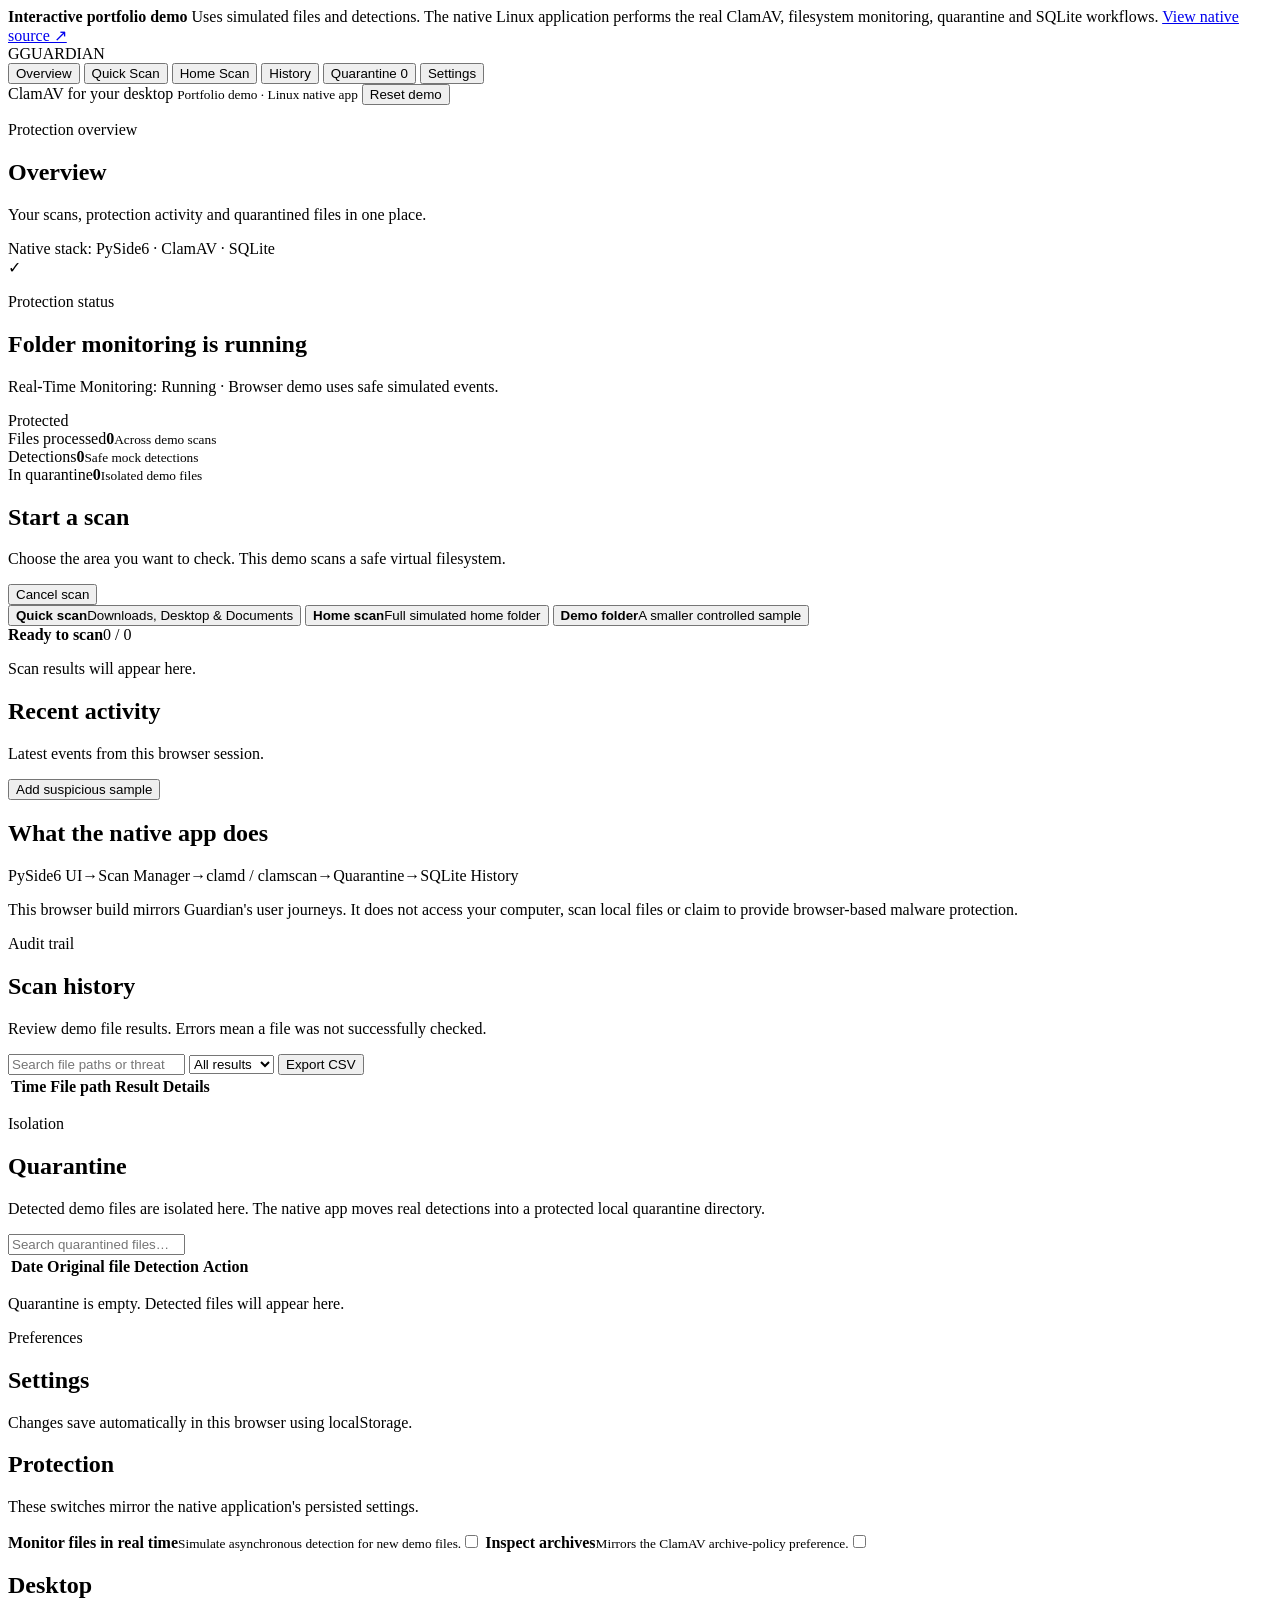
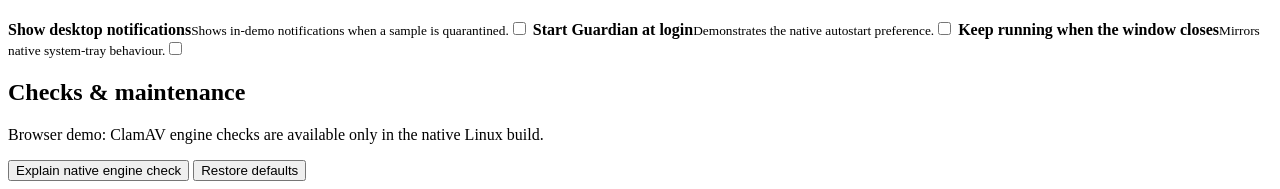
==== web-demo/index.html @ 6ca1e169 "feat: add Guardian interactive portfolio demo" ====
<!doctype html>
<html lang="en">
<head>
  <meta charset="utf-8">
  <meta name="viewport" content="width=device-width,initial-scale=1">
  <meta name="description" content="Interactive portfolio demo of Guardian Antivirus, a PySide6, ClamAV and SQLite Linux desktop security application by Lewis Price.">
  <meta name="theme-color" content="#10151e">
  <title>Guardian Antivirus | Interactive Portfolio Demo</title>
  <link rel="stylesheet" href="styles.css">
</head>
<body>
  <div class="demo-banner" role="note">
    <strong>Interactive portfolio demo</strong>
    <span>Uses simulated files and detections. The native Linux application performs the real ClamAV, filesystem monitoring, quarantine and SQLite workflows.</span>
    <a href="https://github.com/PriceyLewis/Guardian-AntiVirus" target="_blank" rel="noreferrer">View native source ↗</a>
  </div>

  <div class="app-shell">
    <aside class="sidebar">
      <div class="brand"><span class="shield">G</span><span>GUARDIAN</span></div>
      <nav aria-label="Guardian demo navigation">
        <button class="nav-item active" data-page="overview">Overview</button>
        <button class="nav-item" data-action="quick-scan">Quick Scan</button>
        <button class="nav-item" data-action="home-scan">Home Scan</button>
        <button class="nav-item" data-page="history">History</button>
        <button class="nav-item" data-page="quarantine">Quarantine <span id="quarantine-badge" class="nav-badge hidden">0</span></button>
        <button class="nav-item" data-page="settings">Settings</button>
      </nav>
      <div class="sidebar-footer">
        <span>ClamAV for your desktop</span>
        <small>Portfolio demo · Linux native app</small>
        <button id="reset-demo" class="text-button">Reset demo</button>
      </div>
    </aside>

    <main class="workspace">
      <section id="page-overview" class="page active" data-page-panel="overview">
        <header class="page-heading">
          <div>
            <p class="eyebrow">Protection overview</p>
            <h1>Overview</h1>
            <p>Your scans, protection activity and quarantined files in one place.</p>
          </div>
          <div class="native-chip">Native stack: PySide6 · ClamAV · SQLite</div>
        </header>

        <section class="card protection-card">
          <div class="status-icon" id="protection-icon">✓</div>
          <div>
            <p class="card-kicker">Protection status</p>
            <h2 id="protection-status">Folder monitoring is running</h2>
            <p id="protection-detail">Real-Time Monitoring: Running · Browser demo uses safe simulated events.</p>
          </div>
          <span class="status-pill" id="status-pill">Protected</span>
        </section>

        <div class="stats-grid">
          <article class="card stat-card"><span>Files processed</span><strong id="stat-files">0</strong><small>Across demo scans</small></article>
          <article class="card stat-card"><span>Detections</span><strong id="stat-threats">0</strong><small>Safe mock detections</small></article>
          <article class="card stat-card"><span>In quarantine</span><strong id="stat-quarantine">0</strong><small>Isolated demo files</small></article>
        </div>

        <section class="card scan-card">
          <div class="section-title-row">
            <div>
              <h2>Start a scan</h2>
              <p>Choose the area you want to check. This demo scans a safe virtual filesystem.</p>
            </div>
            <button id="cancel-scan" class="btn secondary hidden">Cancel scan</button>
          </div>

          <div class="scan-actions">
            <button class="scan-option primary" data-scan="quick"><strong>Quick scan</strong><span>Downloads, Desktop & Documents</span></button>
            <button class="scan-option" data-scan="home"><strong>Home scan</strong><span>Full simulated home folder</span></button>
            <button class="scan-option" data-scan="custom"><strong>Demo folder</strong><span>A smaller controlled sample</span></button>
          </div>

          <div class="scan-progress-wrap">
            <div class="scan-state-row"><strong id="scan-state">Ready to scan</strong><span id="scan-count">0 / 0</span></div>
            <div class="progress-track" aria-label="Scan progress"><div id="progress-bar" class="progress-bar"></div></div>
            <p id="current-file" class="current-file">Scan results will appear here.</p>
            <div id="scan-summary" class="scan-summary hidden"></div>
          </div>
        </section>

        <section class="card">
          <div class="section-title-row">
            <div><h2>Recent activity</h2><p>Latest events from this browser session.</p></div>
            <button id="simulate-download" class="btn secondary">Add suspicious sample</button>
          </div>
          <div id="recent-activity" class="activity-list"></div>
        </section>

        <section class="card architecture-card">
          <h2>What the native app does</h2>
          <div class="architecture-flow">
            <span>PySide6 UI</span><b>→</b><span>Scan Manager</span><b>→</b><span>clamd / clamscan</span><b>→</b><span>Quarantine</span><b>→</b><span>SQLite History</span>
          </div>
          <p>This browser build mirrors Guardian's user journeys. It does not access your computer, scan local files or claim to provide browser-based malware protection.</p>
        </section>
      </section>

      <section id="page-history" class="page" data-page-panel="history">
        <header class="page-heading"><div><p class="eyebrow">Audit trail</p><h1>Scan history</h1><p>Review demo file results. Errors mean a file was not successfully checked.</p></div></header>
        <section class="card">
          <div class="toolbar">
            <input id="history-search" type="search" placeholder="Search file paths or threat names…" aria-label="Search history">
            <select id="history-filter" aria-label="Filter history">
              <option value="">All results</option>
              <option value="clean">Clean</option>
              <option value="found">Detections</option>
              <option value="error">Errors</option>
            </select>
            <button id="export-history" class="btn secondary">Export CSV</button>
          </div>
          <div class="table-wrap">
            <table><thead><tr><th>Time</th><th>File path</th><th>Result</th><th>Details</th></tr></thead><tbody id="history-body"></tbody></table>
          </div>
          <p id="history-count" class="muted"></p>
        </section>
      </section>

      <section id="page-quarantine" class="page" data-page-panel="quarantine">
        <header class="page-heading"><div><p class="eyebrow">Isolation</p><h1>Quarantine</h1><p>Detected demo files are isolated here. The native app moves real detections into a protected local quarantine directory.</p></div></header>
        <section class="card">
          <div class="toolbar">
            <input id="quarantine-search" type="search" placeholder="Search quarantined files…" aria-label="Search quarantine">
          </div>
          <div class="table-wrap">
            <table><thead><tr><th>Date</th><th>Original file</th><th>Detection</th><th>Action</th></tr></thead><tbody id="quarantine-body"></tbody></table>
          </div>
          <p id="quarantine-empty" class="empty-state">Quarantine is empty. Detected files will appear here.</p>
        </section>
      </section>

      <section id="page-settings" class="page" data-page-panel="settings">
        <header class="page-heading"><div><p class="eyebrow">Preferences</p><h1>Settings</h1><p>Changes save automatically in this browser using localStorage.</p></div></header>

        <section class="card settings-card">
          <h2>Protection</h2>
          <p>These switches mirror the native application's persisted settings.</p>
          <label class="setting-row"><span><strong>Monitor files in real time</strong><small>Simulate asynchronous detection for new demo files.</small></span><input type="checkbox" data-setting="realtime"></label>
          <label class="setting-row"><span><strong>Inspect archives</strong><small>Mirrors the ClamAV archive-policy preference.</small></span><input type="checkbox" data-setting="archives"></label>
        </section>

        <section class="card settings-card">
          <h2>Desktop</h2>
          <label class="setting-row"><span><strong>Show desktop notifications</strong><small>Shows in-demo notifications when a sample is quarantined.</small></span><input type="checkbox" data-setting="notifications"></label>
          <label class="setting-row"><span><strong>Start Guardian at login</strong><small>Demonstrates the native autostart preference.</small></span><input type="checkbox" data-setting="startup"></label>
          <label class="setting-row"><span><strong>Keep running when the window closes</strong><small>Mirrors native system-tray behaviour.</small></span><input type="checkbox" data-setting="close_to_tray"></label>
        </section>

        <section class="card">
          <h2>Checks & maintenance</h2>
          <p id="engine-result">Browser demo: ClamAV engine checks are available only in the native Linux build.</p>
          <div class="button-row">
            <button id="check-engine" class="btn secondary">Explain native engine check</button>
            <button id="restore-defaults" class="btn secondary">Restore defaults</button>
          </div>
        </section>
      </section>
    </main>
  </div>

  <div id="toast-region" class="toast-region" aria-live="polite"></div>
  <script src="app.js"></script>
</body>
</html>
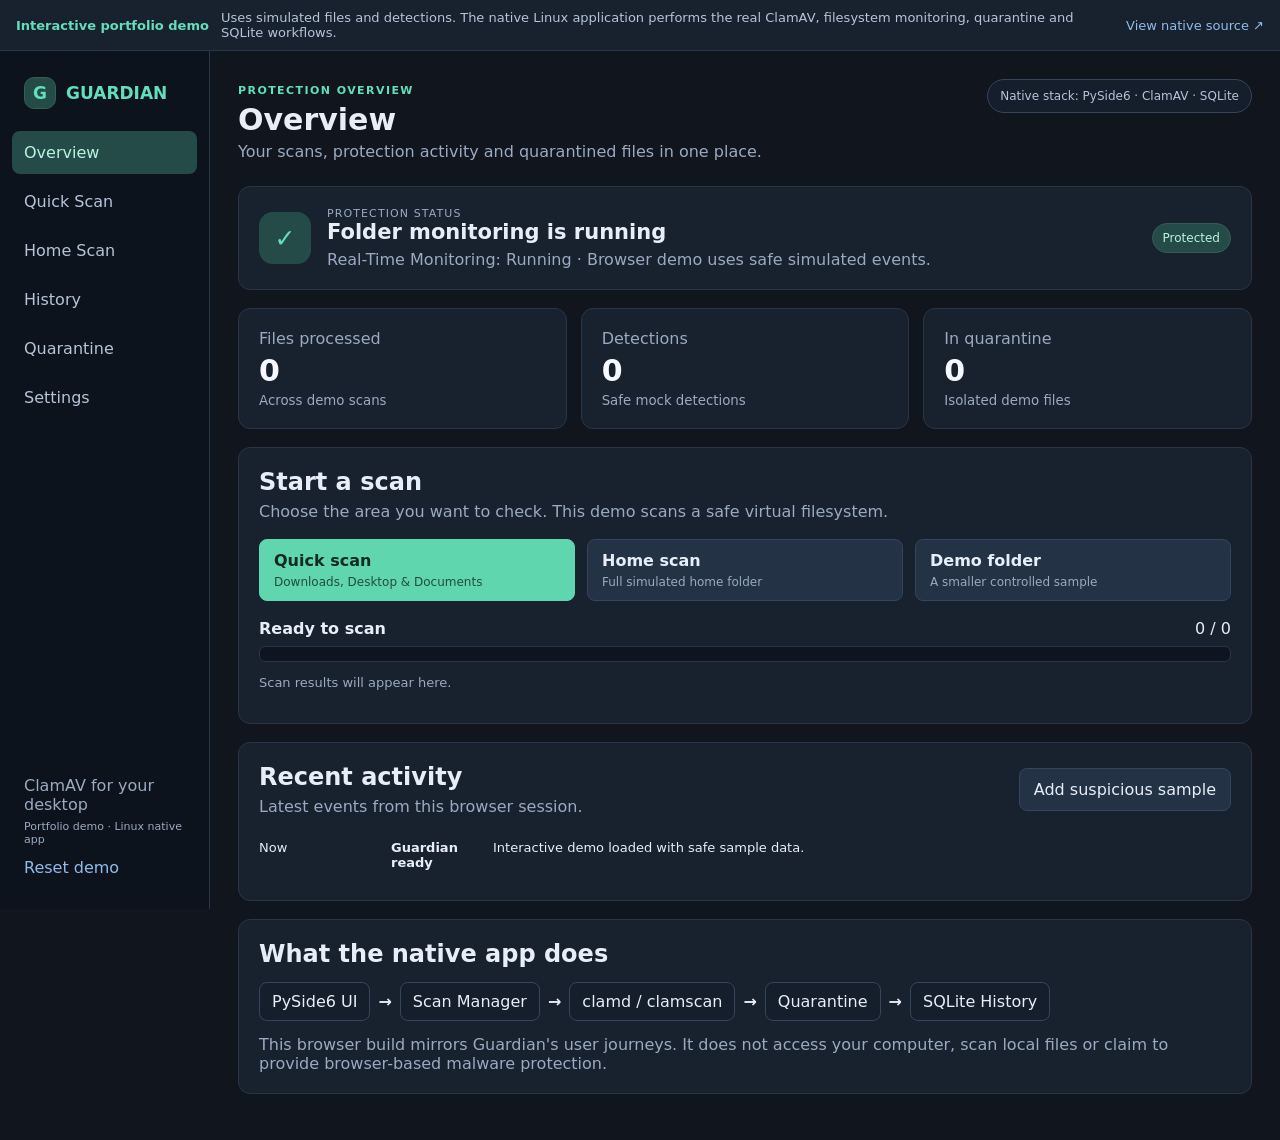
==== commit dff644f0: "Add monitoring debounce, exclusions, definitions status and daily scans - Real-time monitoring scans" ====
--- a/web-demo/index.html
+++ b/web-demo/index.html
@@ -141,6 +141,7 @@
           <p>These switches mirror the native application's persisted settings.</p>
           <label class="setting-row"><span><strong>Monitor files in real time</strong><small>Simulate asynchronous detection for new demo files.</small></span><input type="checkbox" data-setting="realtime"></label>
           <label class="setting-row"><span><strong>Inspect archives</strong><small>Mirrors the ClamAV archive-policy preference.</small></span><input type="checkbox" data-setting="archives"></label>
+          <label class="setting-row"><span><strong>Run a daily quick scan</strong><small>Mirrors the native daily scan schedule while Guardian is running.</small></span><input type="checkbox" data-setting="scheduled_scan"></label>
         </section>
 
         <section class="card settings-card">
--- a/web-demo/styles.css
+++ b/web-demo/styles.css
@@ -0,0 +1,37 @@
+:root{color-scheme:dark;font-family:Inter,ui-sans-serif,system-ui,-apple-system,BlinkMacSystemFont,"Segoe UI",sans-serif;background:#10151e;color:#e8eef7}*{box-sizing:border-box}body{margin:0;background:#10151e;color:#e8eef7}.demo-banner{display:flex;gap:12px;align-items:center;padding:10px 16px;background:#18212e;border-bottom:1px solid #293548;font-size:13px;position:sticky;top:0;z-index:10}.demo-banner strong{color:#63debb}.demo-banner span{color:#b5c4d9;flex:1}.demo-banner a{color:#91bce9;text-decoration:none}.app-shell{min-height:calc(100vh - 42px);display:grid;grid-template-columns:210px 1fr}.sidebar{background:#0d131c;border-right:1px solid #293548;padding:14px 12px;display:flex;flex-direction:column;position:sticky;top:42px;height:calc(100vh - 42px)}.brand{display:flex;align-items:center;gap:10px;color:#63debb;font-weight:800;font-size:17px;padding:12px}.shield{display:grid;place-items:center;width:32px;height:32px;border:1px solid #315f52;background:#244b48;border-radius:10px}.sidebar nav{display:grid;gap:6px;margin-top:10px}.nav-item,.text-button{border:0;background:transparent;color:#b5c4d9;text-align:left;padding:12px;border-radius:8px;font:inherit;cursor:pointer}.nav-item:hover,.nav-item.active{background:#244b48;color:#b8f5df}.nav-badge{float:right;background:#38242d;color:#ffb3bd;border-radius:999px;padding:1px 7px}.hidden{display:none!important}.sidebar-footer{margin-top:auto;display:grid;gap:6px;color:#9aaac1;padding:12px}.sidebar-footer small{font-size:11px}.text-button{padding:6px 0;color:#91bce9}.workspace{min-width:0}.page{display:none;padding:28px;max-width:1280px;margin:auto}.page.active{display:block}.page-heading{display:flex;justify-content:space-between;gap:20px;align-items:flex-start;margin-bottom:20px}.page-heading h1{font-size:30px;margin:2px 0}.page-heading p{color:#9aaac1;margin:5px 0}.eyebrow{font-size:11px;text-transform:uppercase;letter-spacing:.13em;color:#63debb!important;font-weight:800}.native-chip{border:1px solid #35455e;background:#151e2b;color:#b5c4d9;padding:9px 12px;border-radius:999px;font-size:12px}.card{background:#18212e;border:1px solid #293548;border-radius:12px;padding:20px;margin-bottom:18px}.protection-card{display:flex;align-items:center;gap:16px}.status-icon{display:grid;place-items:center;width:52px;height:52px;border-radius:14px;background:#244b48;color:#63debb;font-size:25px;font-weight:800}.protection-card h2{margin:3px 0 5px;font-size:21px}.protection-card p{margin:0;color:#9aaac1}.card-kicker{font-size:11px;text-transform:uppercase;letter-spacing:.1em}.status-pill{margin-left:auto;background:#244b48;color:#b8f5df;border:1px solid #315f52;padding:7px 10px;border-radius:999px;font-size:12px}.stats-grid{display:grid;grid-template-columns:repeat(3,1fr);gap:14px}.stat-card{display:grid;gap:5px}.stat-card span,.stat-card small{color:#9aaac1}.stat-card strong{font-size:30px;color:#f6f9ff}.section-title-row{display:flex;justify-content:space-between;align-items:center;gap:16px}.section-title-row h2,.card h2{margin:0 0 6px}.section-title-row p,.card>p{color:#9aaac1;margin:0}.scan-actions{display:grid;grid-template-columns:repeat(3,1fr);gap:12px;margin:18px 0}.scan-option,.btn{background:#243246;border:1px solid #35455e;color:#e8eef7;border-radius:8px;padding:11px 14px;cursor:pointer;font:inherit}.scan-option{display:grid;text-align:left;gap:5px}.scan-option span{color:#9aaac1;font-size:12px}.scan-option:hover,.btn:hover{background:#30435e;border-color:#6585a5}.scan-option.primary{background:#60d6ae;color:#102b23;border-color:#60d6ae}.scan-option.primary span{color:#214d40}.scan-option:disabled{opacity:.45;cursor:not-allowed}.progress-track{height:16px;background:#0e1520;border:1px solid #293548;border-radius:6px;overflow:hidden}.progress-bar{height:100%;width:0;background:#398f7b;transition:width .18s}.scan-state-row{display:flex;justify-content:space-between;margin:8px 0}.current-file,.muted{color:#9aaac1;font-size:13px}.scan-summary{margin-top:10px;color:#b8f5df}.activity-list{display:grid;gap:8px;margin-top:14px}.activity-item{display:grid;grid-template-columns:120px 90px 1fr;gap:12px;padding:10px 0;border-top:1px solid #293548;font-size:13px}.activity-item:first-child{border-top:0}.result-found{color:#ffb3bd}.result-clean{color:#8fdbbe}.result-error{color:#edba73}.architecture-flow{display:flex;align-items:center;flex-wrap:wrap;gap:8px;margin:14px 0}.architecture-flow span{padding:9px 12px;background:#151e2b;border:1px solid #35455e;border-radius:8px}.toolbar{display:flex;gap:10px;margin-bottom:14px}.toolbar input,.toolbar select{background:#151e2b;border:1px solid #35455e;color:#e8eef7;border-radius:7px;padding:10px;min-height:40px}.toolbar input{flex:1}.table-wrap{overflow:auto;border:1px solid #293548;border-radius:8px}table{width:100%;border-collapse:collapse;background:#141d2a}th{background:#202d40;color:#b5c4d9;text-align:left;padding:11px;font-size:12px}td{padding:10px;border-top:1px solid #263348;font-size:13px}tr:nth-child(even) td{background:#192332}.empty-state{text-align:center;padding:28px;color:#9aaac1}.table-action{display:flex;gap:6px}.table-action button{padding:6px 8px;font-size:12px}.danger{background:#38242d;border-color:#69404d;color:#ffb3bd}.settings-card{display:grid;gap:8px}.setting-row{display:flex;justify-content:space-between;align-items:center;gap:20px;border-top:1px solid #293548;padding:15px 0}.setting-row span{display:grid;gap:5px}.setting-row small{color:#9aaac1}.setting-row input{width:42px;height:22px;accent-color:#60d6ae}.button-row{display:flex;gap:10px;margin-top:14px}.toast-region{position:fixed;right:20px;bottom:20px;z-index:30;display:grid;gap:10px}.toast{max-width:360px;background:#243246;border:1px solid #53657b;border-radius:10px;padding:12px 14px;box-shadow:0 12px 30px #0008}.toast strong{display:block;color:#f6f9ff;margin-bottom:4px}.toast span{color:#b5c4d9;font-size:12px}@media(max-width:850px){
+.demo-banner{position:static;flex-direction:column;align-items:flex-start;gap:6px;padding:12px 16px}
+.demo-banner span{flex:none}
+.app-shell{grid-template-columns:1fr}
+.sidebar{position:static;height:auto;border-right:0;border-bottom:1px solid #293548}
+.sidebar nav{grid-template-columns:repeat(3,1fr)}
+.sidebar-footer{display:none}
+.page{padding:18px}
+.stats-grid,.scan-actions{grid-template-columns:1fr}
+.page-heading{display:block}
+.native-chip{display:inline-block;margin-top:10px}
+.activity-item{grid-template-columns:1fr}
+.protection-card{align-items:flex-start;flex-wrap:wrap}
+.status-pill{margin-left:0}
+#page-history .table-wrap,#page-quarantine .table-wrap{overflow:visible;border:0}
+#page-history table,#page-history tbody,#page-history tr,#page-history td,
+#page-quarantine table,#page-quarantine tbody,#page-quarantine tr,#page-quarantine td{display:block;width:100%}
+#page-history thead,#page-quarantine thead{display:none}
+#page-history tbody,#page-quarantine tbody{display:grid;gap:10px}
+#page-history tr,#page-quarantine tr{border:1px solid #293548;border-radius:8px;background:#141d2a;padding:8px}
+#page-history td,#page-quarantine td{display:grid;grid-template-columns:92px minmax(0,1fr);gap:8px;border-top:1px solid #263348;padding:9px 6px;overflow-wrap:anywhere}
+#page-history td:first-child,#page-quarantine td:first-child{border-top:0}
+#page-history td::before,#page-quarantine td::before{color:#9aaac1;font-size:11px;font-weight:700;text-transform:uppercase;letter-spacing:.05em}
+#page-history td:nth-child(1)::before{content:"Time"}
+#page-history td:nth-child(2)::before{content:"File"}
+#page-history td:nth-child(3)::before{content:"Result"}
+#page-history td:nth-child(4)::before{content:"Details"}
+#page-quarantine td:nth-child(1)::before{content:"Date"}
+#page-quarantine td:nth-child(2)::before{content:"Original file"}
+#page-quarantine td:nth-child(3)::before{content:"Detection"}
+#page-quarantine .table-action{display:flex;width:100%;align-items:center;gap:6px;flex-wrap:wrap}
+#page-quarantine .table-action::before{content:"Action";color:#9aaac1;font-size:11px;font-weight:700;text-transform:uppercase;letter-spacing:.05em;flex:0 0 86px}
+#page-quarantine .table-action button{flex:1 1 90px}
+}
+/* Keep history controls usable at phone widths and high zoom. */
+@media(max-width:850px){.toolbar{flex-wrap:wrap}.toolbar input{min-width:0;flex-basis:100%}.toolbar select,.toolbar button{flex:1;min-width:0}.current-file{overflow-wrap:anywhere}.section-title-row{flex-wrap:wrap}.setting-row input{flex-shrink:0}.toast-region{left:16px;right:16px}.toast{max-width:100%}}
+@media(max-width:850px){.sidebar nav{grid-template-columns:repeat(3,minmax(0,1fr))}.nav-item{min-width:0;padding:12px 6px;font-size:14px;overflow-wrap:anywhere}}
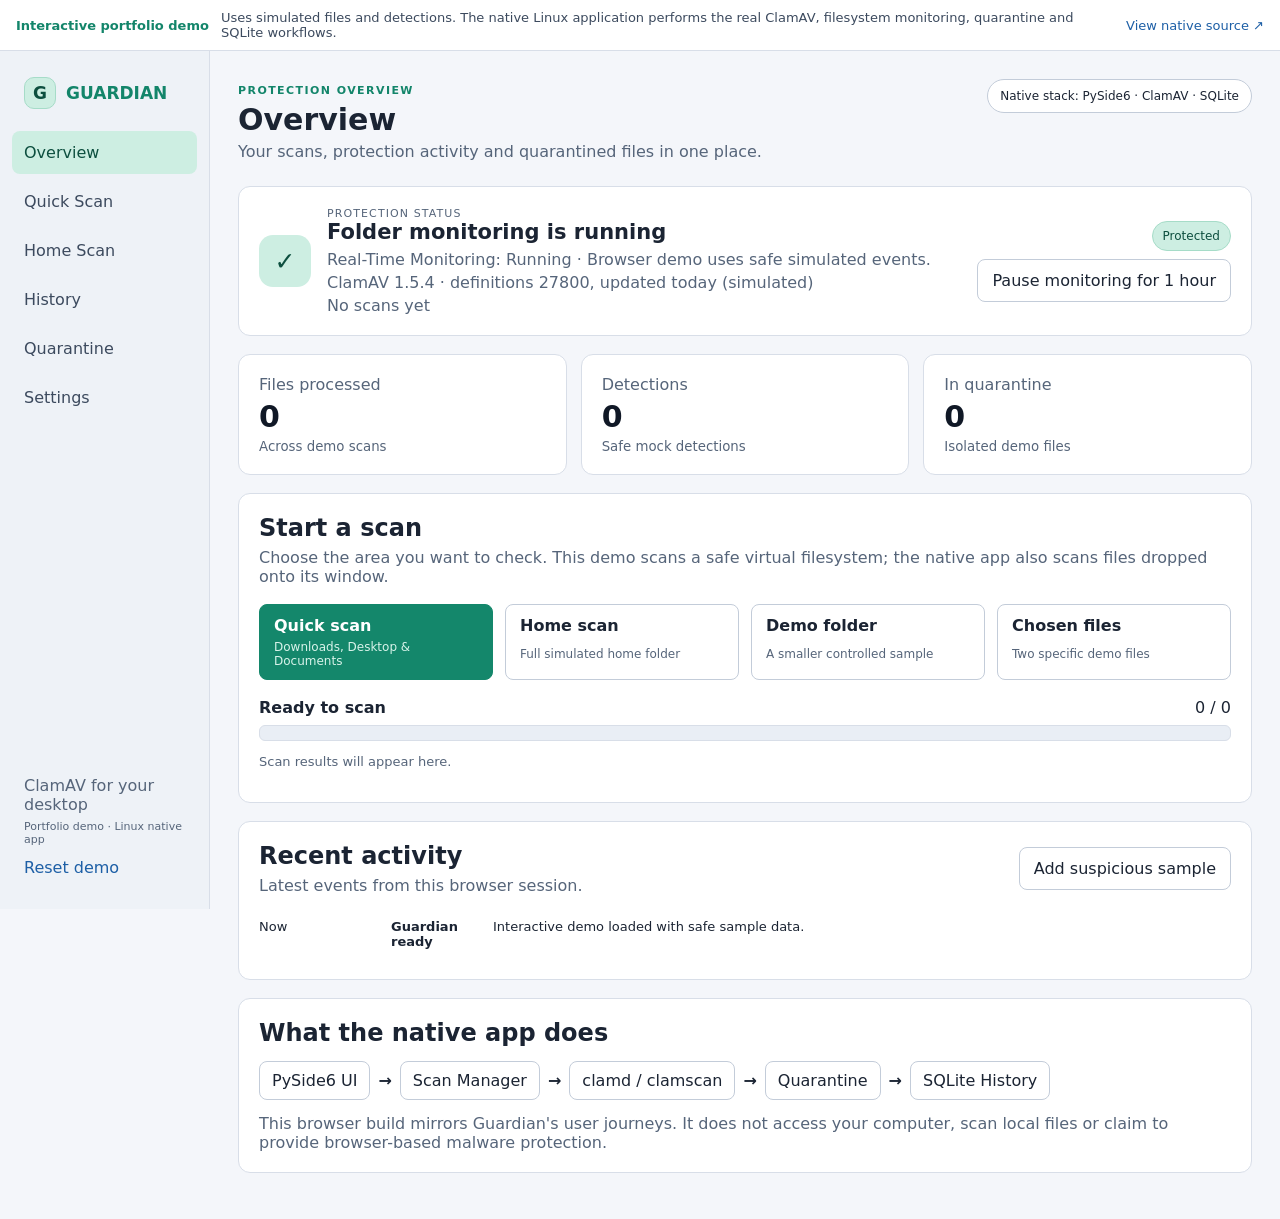
==== commit 38da5d88: "Bring web demo, docs and CI up to date for 1.1 - Demo mirrors 1.1: chosen-file scans, pause/resume, " ====
--- a/web-demo/index.html
+++ b/web-demo/index.html
@@ -50,8 +50,13 @@
             <p class="card-kicker">Protection status</p>
             <h2 id="protection-status">Folder monitoring is running</h2>
             <p id="protection-detail">Real-Time Monitoring: Running · Browser demo uses safe simulated events.</p>
-          </div>
-          <span class="status-pill" id="status-pill">Protected</span>
+            <p id="definitions-line">ClamAV 1.5.4 · definitions 27800, updated today (simulated)</p>
+            <p id="last-scan-line">No scans yet</p>
+          </div>
+          <div class="protection-actions">
+            <span class="status-pill" id="status-pill">Protected</span>
+            <button id="pause-monitoring" class="btn secondary">Pause monitoring for 1 hour</button>
+          </div>
         </section>
 
         <div class="stats-grid">
@@ -64,7 +69,7 @@
           <div class="section-title-row">
             <div>
               <h2>Start a scan</h2>
-              <p>Choose the area you want to check. This demo scans a safe virtual filesystem.</p>
+              <p>Choose the area you want to check. This demo scans a safe virtual filesystem; the native app also scans files dropped onto its window.</p>
             </div>
             <button id="cancel-scan" class="btn secondary hidden">Cancel scan</button>
           </div>
@@ -73,6 +78,7 @@
             <button class="scan-option primary" data-scan="quick"><strong>Quick scan</strong><span>Downloads, Desktop & Documents</span></button>
             <button class="scan-option" data-scan="home"><strong>Home scan</strong><span>Full simulated home folder</span></button>
             <button class="scan-option" data-scan="custom"><strong>Demo folder</strong><span>A smaller controlled sample</span></button>
+            <button class="scan-option" data-scan="files"><strong>Chosen files</strong><span>Two specific demo files</span></button>
           </div>
 
           <div class="scan-progress-wrap">
@@ -111,6 +117,12 @@
               <option value="found">Detections</option>
               <option value="error">Errors</option>
             </select>
+            <select id="history-period" aria-label="History period">
+              <option value="0">All time</option>
+              <option value="1">Last 24 hours</option>
+              <option value="7">Last 7 days</option>
+              <option value="30">Last 30 days</option>
+            </select>
             <button id="export-history" class="btn secondary">Export CSV</button>
           </div>
           <div class="table-wrap">
@@ -124,12 +136,14 @@
         <header class="page-heading"><div><p class="eyebrow">Isolation</p><h1>Quarantine</h1><p>Detected demo files are isolated here. The native app moves real detections into a protected local quarantine directory.</p></div></header>
         <section class="card">
           <div class="toolbar">
-            <input id="quarantine-search" type="search" placeholder="Search quarantined files…" aria-label="Search quarantine">
+            <input id="quarantine-search" type="search" placeholder="Search files, detections or SHA-256…" aria-label="Search quarantine">
+            <button id="export-quarantine" class="btn secondary">Export report</button>
           </div>
           <div class="table-wrap">
-            <table><thead><tr><th>Date</th><th>Original file</th><th>Detection</th><th>Action</th></tr></thead><tbody id="quarantine-body"></tbody></table>
+            <table><thead><tr><th>Date</th><th>Original file</th><th>Detection</th><th>SHA-256</th><th>Action</th></tr></thead><tbody id="quarantine-body"></tbody></table>
           </div>
           <p id="quarantine-empty" class="empty-state">Quarantine is empty. Detected files will appear here.</p>
+          <p id="quarantine-usage" class="muted"></p>
         </section>
       </section>
 
@@ -141,7 +155,19 @@
           <p>These switches mirror the native application's persisted settings.</p>
           <label class="setting-row"><span><strong>Monitor files in real time</strong><small>Simulate asynchronous detection for new demo files.</small></span><input type="checkbox" data-setting="realtime"></label>
           <label class="setting-row"><span><strong>Inspect archives</strong><small>Mirrors the ClamAV archive-policy preference.</small></span><input type="checkbox" data-setting="archives"></label>
-          <label class="setting-row"><span><strong>Run a daily quick scan</strong><small>Mirrors the native daily scan schedule while Guardian is running.</small></span><input type="checkbox" data-setting="scheduled_scan"></label>
+        </section>
+
+        <section class="card settings-card">
+          <h2>Schedule</h2>
+          <p>Scheduled scans run while Guardian is open, including when it is hidden in the tray.</p>
+          <label class="setting-row"><span><strong>Run a daily quick scan</strong><small>Start a quick scan once a day.</small></span><input type="checkbox" data-setting="scheduled_scan"></label>
+          <label class="setting-row"><span><strong>Run a weekly home scan</strong><small>Check the whole home folder once a week.</small></span><input type="checkbox" data-setting="weekly_home_scan"></label>
+          <label class="setting-row"><span><strong>Preferred time</strong><small>Missed slots run when Guardian next opens.</small></span><select data-choice="scan_hour" aria-label="Preferred scan time"><option value="-1">Any time</option><option value="9">09:00</option><option value="13">13:00</option><option value="18">18:00</option><option value="22">22:00</option></select></label>
+        </section>
+
+        <section class="card settings-card">
+          <h2>Quarantine</h2>
+          <label class="setting-row"><span><strong>Automatically delete quarantined files</strong><small>Old quarantined files are permanently deleted at this age.</small></span><select data-choice="quarantine_retention_days" aria-label="Quarantine retention"><option value="0">Never</option><option value="30">After 30 days</option><option value="90">After 90 days</option></select></label>
         </section>
 
         <section class="card settings-card">
@@ -149,6 +175,28 @@
           <label class="setting-row"><span><strong>Show desktop notifications</strong><small>Shows in-demo notifications when a sample is quarantined.</small></span><input type="checkbox" data-setting="notifications"></label>
           <label class="setting-row"><span><strong>Start Guardian at login</strong><small>Demonstrates the native autostart preference.</small></span><input type="checkbox" data-setting="startup"></label>
           <label class="setting-row"><span><strong>Keep running when the window closes</strong><small>Mirrors native system-tray behaviour.</small></span><input type="checkbox" data-setting="close_to_tray"></label>
+          <label class="setting-row"><span><strong>Appearance</strong><small>Follow your system's light or dark preference, or choose one.</small></span><select data-choice="theme" aria-label="Appearance"><option value="system">Match system</option><option value="dark">Dark</option><option value="light">Light</option></select></label>
+        </section>
+
+        <section class="card">
+          <h2>Monitored folders</h2>
+          <p>Real-time monitoring watches these folders. Remove Downloads and new demo samples are no longer caught automatically.</p>
+          <ul id="monitored-list" class="folder-list"></ul>
+          <div class="folder-add"><input id="monitored-input" placeholder="/home/demo/Projects" aria-label="Folder to monitor"><button id="monitored-add" class="btn secondary">Add folder</button></div>
+        </section>
+
+        <section class="card">
+          <h2>Excluded folders</h2>
+          <p>Scans and monitoring skip these folders. Exclude /home/demo/Downloads to see a scan skip the sample.</p>
+          <ul id="excluded-list" class="folder-list"></ul>
+          <div class="folder-add"><input id="excluded-input" placeholder="/home/demo/Downloads" aria-label="Folder to exclude"><button id="excluded-add" class="btn secondary">Add folder</button></div>
+        </section>
+
+        <section class="card">
+          <h2>Block threats before they open (advanced)</h2>
+          <p>The native app checks whether ClamAV's on-access scanner (clamonacc) is running and generates the exact administrator steps for your monitored folders.</p>
+          <div class="button-row"><button id="show-onaccess" class="btn secondary">Show setup steps</button></div>
+          <pre id="onaccess-steps" class="steps hidden"></pre>
         </section>
 
         <section class="card">
@@ -156,6 +204,7 @@
           <p id="engine-result">Browser demo: ClamAV engine checks are available only in the native Linux build.</p>
           <div class="button-row">
             <button id="check-engine" class="btn secondary">Explain native engine check</button>
+            <button id="update-definitions" class="btn secondary">Update definitions</button>
             <button id="restore-defaults" class="btn secondary">Restore defaults</button>
           </div>
         </section>
--- a/web-demo/styles.css
+++ b/web-demo/styles.css
@@ -1,4 +1,4 @@
-:root{color-scheme:dark;font-family:Inter,ui-sans-serif,system-ui,-apple-system,BlinkMacSystemFont,"Segoe UI",sans-serif;background:#10151e;color:#e8eef7}*{box-sizing:border-box}body{margin:0;background:#10151e;color:#e8eef7}.demo-banner{display:flex;gap:12px;align-items:center;padding:10px 16px;background:#18212e;border-bottom:1px solid #293548;font-size:13px;position:sticky;top:0;z-index:10}.demo-banner strong{color:#63debb}.demo-banner span{color:#b5c4d9;flex:1}.demo-banner a{color:#91bce9;text-decoration:none}.app-shell{min-height:calc(100vh - 42px);display:grid;grid-template-columns:210px 1fr}.sidebar{background:#0d131c;border-right:1px solid #293548;padding:14px 12px;display:flex;flex-direction:column;position:sticky;top:42px;height:calc(100vh - 42px)}.brand{display:flex;align-items:center;gap:10px;color:#63debb;font-weight:800;font-size:17px;padding:12px}.shield{display:grid;place-items:center;width:32px;height:32px;border:1px solid #315f52;background:#244b48;border-radius:10px}.sidebar nav{display:grid;gap:6px;margin-top:10px}.nav-item,.text-button{border:0;background:transparent;color:#b5c4d9;text-align:left;padding:12px;border-radius:8px;font:inherit;cursor:pointer}.nav-item:hover,.nav-item.active{background:#244b48;color:#b8f5df}.nav-badge{float:right;background:#38242d;color:#ffb3bd;border-radius:999px;padding:1px 7px}.hidden{display:none!important}.sidebar-footer{margin-top:auto;display:grid;gap:6px;color:#9aaac1;padding:12px}.sidebar-footer small{font-size:11px}.text-button{padding:6px 0;color:#91bce9}.workspace{min-width:0}.page{display:none;padding:28px;max-width:1280px;margin:auto}.page.active{display:block}.page-heading{display:flex;justify-content:space-between;gap:20px;align-items:flex-start;margin-bottom:20px}.page-heading h1{font-size:30px;margin:2px 0}.page-heading p{color:#9aaac1;margin:5px 0}.eyebrow{font-size:11px;text-transform:uppercase;letter-spacing:.13em;color:#63debb!important;font-weight:800}.native-chip{border:1px solid #35455e;background:#151e2b;color:#b5c4d9;padding:9px 12px;border-radius:999px;font-size:12px}.card{background:#18212e;border:1px solid #293548;border-radius:12px;padding:20px;margin-bottom:18px}.protection-card{display:flex;align-items:center;gap:16px}.status-icon{display:grid;place-items:center;width:52px;height:52px;border-radius:14px;background:#244b48;color:#63debb;font-size:25px;font-weight:800}.protection-card h2{margin:3px 0 5px;font-size:21px}.protection-card p{margin:0;color:#9aaac1}.card-kicker{font-size:11px;text-transform:uppercase;letter-spacing:.1em}.status-pill{margin-left:auto;background:#244b48;color:#b8f5df;border:1px solid #315f52;padding:7px 10px;border-radius:999px;font-size:12px}.stats-grid{display:grid;grid-template-columns:repeat(3,1fr);gap:14px}.stat-card{display:grid;gap:5px}.stat-card span,.stat-card small{color:#9aaac1}.stat-card strong{font-size:30px;color:#f6f9ff}.section-title-row{display:flex;justify-content:space-between;align-items:center;gap:16px}.section-title-row h2,.card h2{margin:0 0 6px}.section-title-row p,.card>p{color:#9aaac1;margin:0}.scan-actions{display:grid;grid-template-columns:repeat(3,1fr);gap:12px;margin:18px 0}.scan-option,.btn{background:#243246;border:1px solid #35455e;color:#e8eef7;border-radius:8px;padding:11px 14px;cursor:pointer;font:inherit}.scan-option{display:grid;text-align:left;gap:5px}.scan-option span{color:#9aaac1;font-size:12px}.scan-option:hover,.btn:hover{background:#30435e;border-color:#6585a5}.scan-option.primary{background:#60d6ae;color:#102b23;border-color:#60d6ae}.scan-option.primary span{color:#214d40}.scan-option:disabled{opacity:.45;cursor:not-allowed}.progress-track{height:16px;background:#0e1520;border:1px solid #293548;border-radius:6px;overflow:hidden}.progress-bar{height:100%;width:0;background:#398f7b;transition:width .18s}.scan-state-row{display:flex;justify-content:space-between;margin:8px 0}.current-file,.muted{color:#9aaac1;font-size:13px}.scan-summary{margin-top:10px;color:#b8f5df}.activity-list{display:grid;gap:8px;margin-top:14px}.activity-item{display:grid;grid-template-columns:120px 90px 1fr;gap:12px;padding:10px 0;border-top:1px solid #293548;font-size:13px}.activity-item:first-child{border-top:0}.result-found{color:#ffb3bd}.result-clean{color:#8fdbbe}.result-error{color:#edba73}.architecture-flow{display:flex;align-items:center;flex-wrap:wrap;gap:8px;margin:14px 0}.architecture-flow span{padding:9px 12px;background:#151e2b;border:1px solid #35455e;border-radius:8px}.toolbar{display:flex;gap:10px;margin-bottom:14px}.toolbar input,.toolbar select{background:#151e2b;border:1px solid #35455e;color:#e8eef7;border-radius:7px;padding:10px;min-height:40px}.toolbar input{flex:1}.table-wrap{overflow:auto;border:1px solid #293548;border-radius:8px}table{width:100%;border-collapse:collapse;background:#141d2a}th{background:#202d40;color:#b5c4d9;text-align:left;padding:11px;font-size:12px}td{padding:10px;border-top:1px solid #263348;font-size:13px}tr:nth-child(even) td{background:#192332}.empty-state{text-align:center;padding:28px;color:#9aaac1}.table-action{display:flex;gap:6px}.table-action button{padding:6px 8px;font-size:12px}.danger{background:#38242d;border-color:#69404d;color:#ffb3bd}.settings-card{display:grid;gap:8px}.setting-row{display:flex;justify-content:space-between;align-items:center;gap:20px;border-top:1px solid #293548;padding:15px 0}.setting-row span{display:grid;gap:5px}.setting-row small{color:#9aaac1}.setting-row input{width:42px;height:22px;accent-color:#60d6ae}.button-row{display:flex;gap:10px;margin-top:14px}.toast-region{position:fixed;right:20px;bottom:20px;z-index:30;display:grid;gap:10px}.toast{max-width:360px;background:#243246;border:1px solid #53657b;border-radius:10px;padding:12px 14px;box-shadow:0 12px 30px #0008}.toast strong{display:block;color:#f6f9ff;margin-bottom:4px}.toast span{color:#b5c4d9;font-size:12px}@media(max-width:850px){
+:root{color-scheme:dark;font-family:Inter,ui-sans-serif,system-ui,-apple-system,BlinkMacSystemFont,"Segoe UI",sans-serif;background:#10151e;color:#e8eef7}*{box-sizing:border-box}body{margin:0;background:#10151e;color:#e8eef7}.demo-banner{display:flex;gap:12px;align-items:center;padding:10px 16px;background:#18212e;border-bottom:1px solid #293548;font-size:13px;position:sticky;top:0;z-index:10}.demo-banner strong{color:#63debb}.demo-banner span{color:#b5c4d9;flex:1}.demo-banner a{color:#91bce9;text-decoration:none}.app-shell{min-height:calc(100vh - 42px);display:grid;grid-template-columns:210px 1fr}.sidebar{background:#0d131c;border-right:1px solid #293548;padding:14px 12px;display:flex;flex-direction:column;position:sticky;top:42px;height:calc(100vh - 42px)}.brand{display:flex;align-items:center;gap:10px;color:#63debb;font-weight:800;font-size:17px;padding:12px}.shield{display:grid;place-items:center;width:32px;height:32px;border:1px solid #315f52;background:#244b48;border-radius:10px}.sidebar nav{display:grid;gap:6px;margin-top:10px}.nav-item,.text-button{border:0;background:transparent;color:#b5c4d9;text-align:left;padding:12px;border-radius:8px;font:inherit;cursor:pointer}.nav-item:hover,.nav-item.active{background:#244b48;color:#b8f5df}.nav-badge{float:right;background:#38242d;color:#ffb3bd;border-radius:999px;padding:1px 7px}.hidden{display:none!important}.sidebar-footer{margin-top:auto;display:grid;gap:6px;color:#9aaac1;padding:12px}.sidebar-footer small{font-size:11px}.text-button{padding:6px 0;color:#91bce9}.workspace{min-width:0}.page{display:none;padding:28px;max-width:1280px;margin:auto}.page.active{display:block}.page-heading{display:flex;justify-content:space-between;gap:20px;align-items:flex-start;margin-bottom:20px}.page-heading h1{font-size:30px;margin:2px 0}.page-heading p{color:#9aaac1;margin:5px 0}.eyebrow{font-size:11px;text-transform:uppercase;letter-spacing:.13em;color:#63debb!important;font-weight:800}.native-chip{border:1px solid #35455e;background:#151e2b;color:#b5c4d9;padding:9px 12px;border-radius:999px;font-size:12px}.card{background:#18212e;border:1px solid #293548;border-radius:12px;padding:20px;margin-bottom:18px}.protection-card{display:flex;align-items:center;gap:16px}.status-icon{display:grid;place-items:center;width:52px;height:52px;border-radius:14px;background:#244b48;color:#63debb;font-size:25px;font-weight:800}.protection-card h2{margin:3px 0 5px;font-size:21px}.protection-card p{margin:0;color:#9aaac1}.card-kicker{font-size:11px;text-transform:uppercase;letter-spacing:.1em}.status-pill{margin-left:auto;background:#244b48;color:#b8f5df;border:1px solid #315f52;padding:7px 10px;border-radius:999px;font-size:12px}.stats-grid{display:grid;grid-template-columns:repeat(3,1fr);gap:14px}.stat-card{display:grid;gap:5px}.stat-card span,.stat-card small{color:#9aaac1}.stat-card strong{font-size:30px;color:#f6f9ff}.section-title-row{display:flex;justify-content:space-between;align-items:center;gap:16px}.section-title-row h2,.card h2{margin:0 0 6px}.section-title-row p,.card>p{color:#9aaac1;margin:0}.scan-actions{display:grid;grid-template-columns:repeat(4,1fr);gap:12px;margin:18px 0}.scan-option,.btn{background:#243246;border:1px solid #35455e;color:#e8eef7;border-radius:8px;padding:11px 14px;cursor:pointer;font:inherit}.scan-option{display:grid;text-align:left;gap:5px}.scan-option span{color:#9aaac1;font-size:12px}.scan-option:hover,.btn:hover{background:#30435e;border-color:#6585a5}.scan-option.primary{background:#60d6ae;color:#102b23;border-color:#60d6ae}.scan-option.primary span{color:#214d40}.scan-option:disabled{opacity:.45;cursor:not-allowed}.progress-track{height:16px;background:#0e1520;border:1px solid #293548;border-radius:6px;overflow:hidden}.progress-bar{height:100%;width:0;background:#398f7b;transition:width .18s}.scan-state-row{display:flex;justify-content:space-between;margin:8px 0}.current-file,.muted{color:#9aaac1;font-size:13px}.scan-summary{margin-top:10px;color:#b8f5df}.activity-list{display:grid;gap:8px;margin-top:14px}.activity-item{display:grid;grid-template-columns:120px 90px 1fr;gap:12px;padding:10px 0;border-top:1px solid #293548;font-size:13px}.activity-item:first-child{border-top:0}.result-found{color:#ffb3bd}.result-clean{color:#8fdbbe}.result-error{color:#edba73}.architecture-flow{display:flex;align-items:center;flex-wrap:wrap;gap:8px;margin:14px 0}.architecture-flow span{padding:9px 12px;background:#151e2b;border:1px solid #35455e;border-radius:8px}.toolbar{display:flex;gap:10px;margin-bottom:14px}.toolbar input,.toolbar select{background:#151e2b;border:1px solid #35455e;color:#e8eef7;border-radius:7px;padding:10px;min-height:40px}.toolbar input{flex:1}.table-wrap{overflow:auto;border:1px solid #293548;border-radius:8px}table{width:100%;border-collapse:collapse;background:#141d2a}th{background:#202d40;color:#b5c4d9;text-align:left;padding:11px;font-size:12px}td{padding:10px;border-top:1px solid #263348;font-size:13px}tr:nth-child(even) td{background:#192332}.empty-state{text-align:center;padding:28px;color:#9aaac1}.table-action{display:flex;gap:6px}.table-action button{padding:6px 8px;font-size:12px}.danger{background:#38242d;border-color:#69404d;color:#ffb3bd}.settings-card{display:grid;gap:8px}.setting-row{display:flex;justify-content:space-between;align-items:center;gap:20px;border-top:1px solid #293548;padding:15px 0}.setting-row span{display:grid;gap:5px}.setting-row small{color:#9aaac1}.setting-row input{width:42px;height:22px;accent-color:#60d6ae}.button-row{display:flex;gap:10px;margin-top:14px}.toast-region{position:fixed;right:20px;bottom:20px;z-index:30;display:grid;gap:10px}.toast{max-width:360px;background:#243246;border:1px solid #53657b;border-radius:10px;padding:12px 14px;box-shadow:0 12px 30px #0008}.toast strong{display:block;color:#f6f9ff;margin-bottom:4px}.toast span{color:#b5c4d9;font-size:12px}@media(max-width:850px){
 .demo-banner{position:static;flex-direction:column;align-items:flex-start;gap:6px;padding:12px 16px}
 .demo-banner span{flex:none}
 .app-shell{grid-template-columns:1fr}
@@ -35,3 +35,47 @@
 /* Keep history controls usable at phone widths and high zoom. */
 @media(max-width:850px){.toolbar{flex-wrap:wrap}.toolbar input{min-width:0;flex-basis:100%}.toolbar select,.toolbar button{flex:1;min-width:0}.current-file{overflow-wrap:anywhere}.section-title-row{flex-wrap:wrap}.setting-row input{flex-shrink:0}.toast-region{left:16px;right:16px}.toast{max-width:100%}}
 @media(max-width:850px){.sidebar nav{grid-template-columns:repeat(3,minmax(0,1fr))}.nav-item{min-width:0;padding:12px 6px;font-size:14px;overflow-wrap:anywhere}}
+/* Release 1.1 parity: pause control, folder lists, on-access steps and fingerprints. */
+.protection-actions{margin-left:auto;display:grid;gap:8px;justify-items:end}
+.protection-card p+p{margin-top:4px}
+.folder-list{list-style:none;margin:14px 0;padding:0;display:grid;gap:6px}
+.folder-list li{display:flex;justify-content:space-between;align-items:center;gap:10px;background:#141c28;border-radius:8px;padding:8px 10px;overflow-wrap:anywhere}
+.folder-list li.muted{background:transparent;padding:4px 0}
+.folder-list button{padding:6px 10px;font-size:12px;flex-shrink:0}
+.folder-add{display:flex;gap:10px}
+.folder-add input,.setting-row select{background:#151e2b;border:1px solid #35455e;color:#e8eef7;border-radius:7px;padding:9px;min-height:40px;font:inherit}
+.folder-add input{flex:1;min-width:0}
+.steps{background:#0e1520;border:1px solid #293548;border-radius:8px;padding:14px;overflow:auto;font-size:12px;white-space:pre-wrap;overflow-wrap:anywhere}
+@media(max-width:850px){.scan-actions{grid-template-columns:repeat(2,minmax(0,1fr))}.protection-actions{margin-left:0;justify-items:start}#page-quarantine td:nth-child(4)::before{content:"SHA-256"}.folder-add{flex-wrap:wrap}.folder-add input{flex-basis:100%}.folder-add button{flex:1}.folder-list li span{font-size:13px}}
+/* Light appearance, chosen in Settings or followed from the system. */
+:root[data-theme=light]{color-scheme:light;background:#f4f6fa;color:#1b2433}
+[data-theme=light] body{background:#f4f6fa;color:#1b2433}
+[data-theme=light] .demo-banner{background:#ffffff;border-color:#d8dee8}
+[data-theme=light] .demo-banner strong,[data-theme=light] .brand,[data-theme=light] .eyebrow{color:#13856a!important}
+[data-theme=light] .demo-banner span,[data-theme=light] .nav-item,[data-theme=light] th{color:#3c4a5e}
+[data-theme=light] .demo-banner a,[data-theme=light] .text-button{color:#1d5fa6}
+[data-theme=light] .sidebar{background:#eef2f7;border-color:#d8dee8}
+[data-theme=light] .nav-item:hover,[data-theme=light] .nav-item.active,[data-theme=light] .shield,[data-theme=light] .status-icon,[data-theme=light] .status-pill{background:#cdeee2;color:#0d4f3f;border-color:#a6dcc8}
+[data-theme=light] .card,[data-theme=light] table{background:#ffffff;border-color:#d8dee8}
+[data-theme=light] .page-heading p,[data-theme=light] .protection-card p,[data-theme=light] .stat-card span,[data-theme=light] .stat-card small,[data-theme=light] .section-title-row p,[data-theme=light] .card>p,[data-theme=light] .current-file,[data-theme=light] .muted,[data-theme=light] .setting-row small,[data-theme=light] .sidebar-footer,[data-theme=light] .scan-option span,[data-theme=light] .empty-state,[data-theme=light] .toast span{color:#56657a}
+[data-theme=light] .stat-card strong,[data-theme=light] .toast strong{color:#101826}
+[data-theme=light] .scan-option,[data-theme=light] .btn,[data-theme=light] .native-chip,[data-theme=light] .architecture-flow span,[data-theme=light] .toolbar input,[data-theme=light] .toolbar select,[data-theme=light] .folder-add input,[data-theme=light] .setting-row select{background:#ffffff;border-color:#c3ccd9;color:#1b2433}
+[data-theme=light] .scan-option:hover,[data-theme=light] .btn:hover{background:#eef2f8;border-color:#8a9bb3}
+[data-theme=light] .scan-option.primary{background:#14876b;border-color:#14876b;color:#ffffff}
+[data-theme=light] .scan-option.primary span{color:#d8f3ea}
+[data-theme=light] .danger{background:#fdecef;border-color:#efb7c0;color:#a3283b}
+[data-theme=light] .progress-track,[data-theme=light] .steps{background:#e9eef5;border-color:#d8dee8}
+[data-theme=light] .progress-bar{background:#4fb898}
+[data-theme=light] .scan-summary{color:#13785f}
+[data-theme=light] th{background:#e9eef5}
+[data-theme=light] td,[data-theme=light] .activity-item,[data-theme=light] .setting-row{border-color:#e1e6ee}
+[data-theme=light] tr:nth-child(even) td{background:#f5f7fb}
+[data-theme=light] .folder-list li{background:#f0f3f8}
+[data-theme=light] .folder-list li.muted{background:transparent}
+[data-theme=light] .result-found{color:#a3283b}
+[data-theme=light] .result-clean{color:#13785f}
+[data-theme=light] .result-error{color:#9a5b00}
+[data-theme=light] .nav-badge{background:#fdecef;color:#a3283b}
+[data-theme=light] .toast{background:#ffffff;border-color:#c3ccd9;box-shadow:0 12px 30px #1b243333}
+[data-theme=light] .table-wrap,[data-theme=light] .card{border-color:#d8dee8}
+@media(max-width:850px){[data-theme=light] #page-history tr,[data-theme=light] #page-quarantine tr{background:#ffffff;border-color:#d8dee8}[data-theme=light] #page-history td,[data-theme=light] #page-quarantine td{border-color:#e1e6ee}}
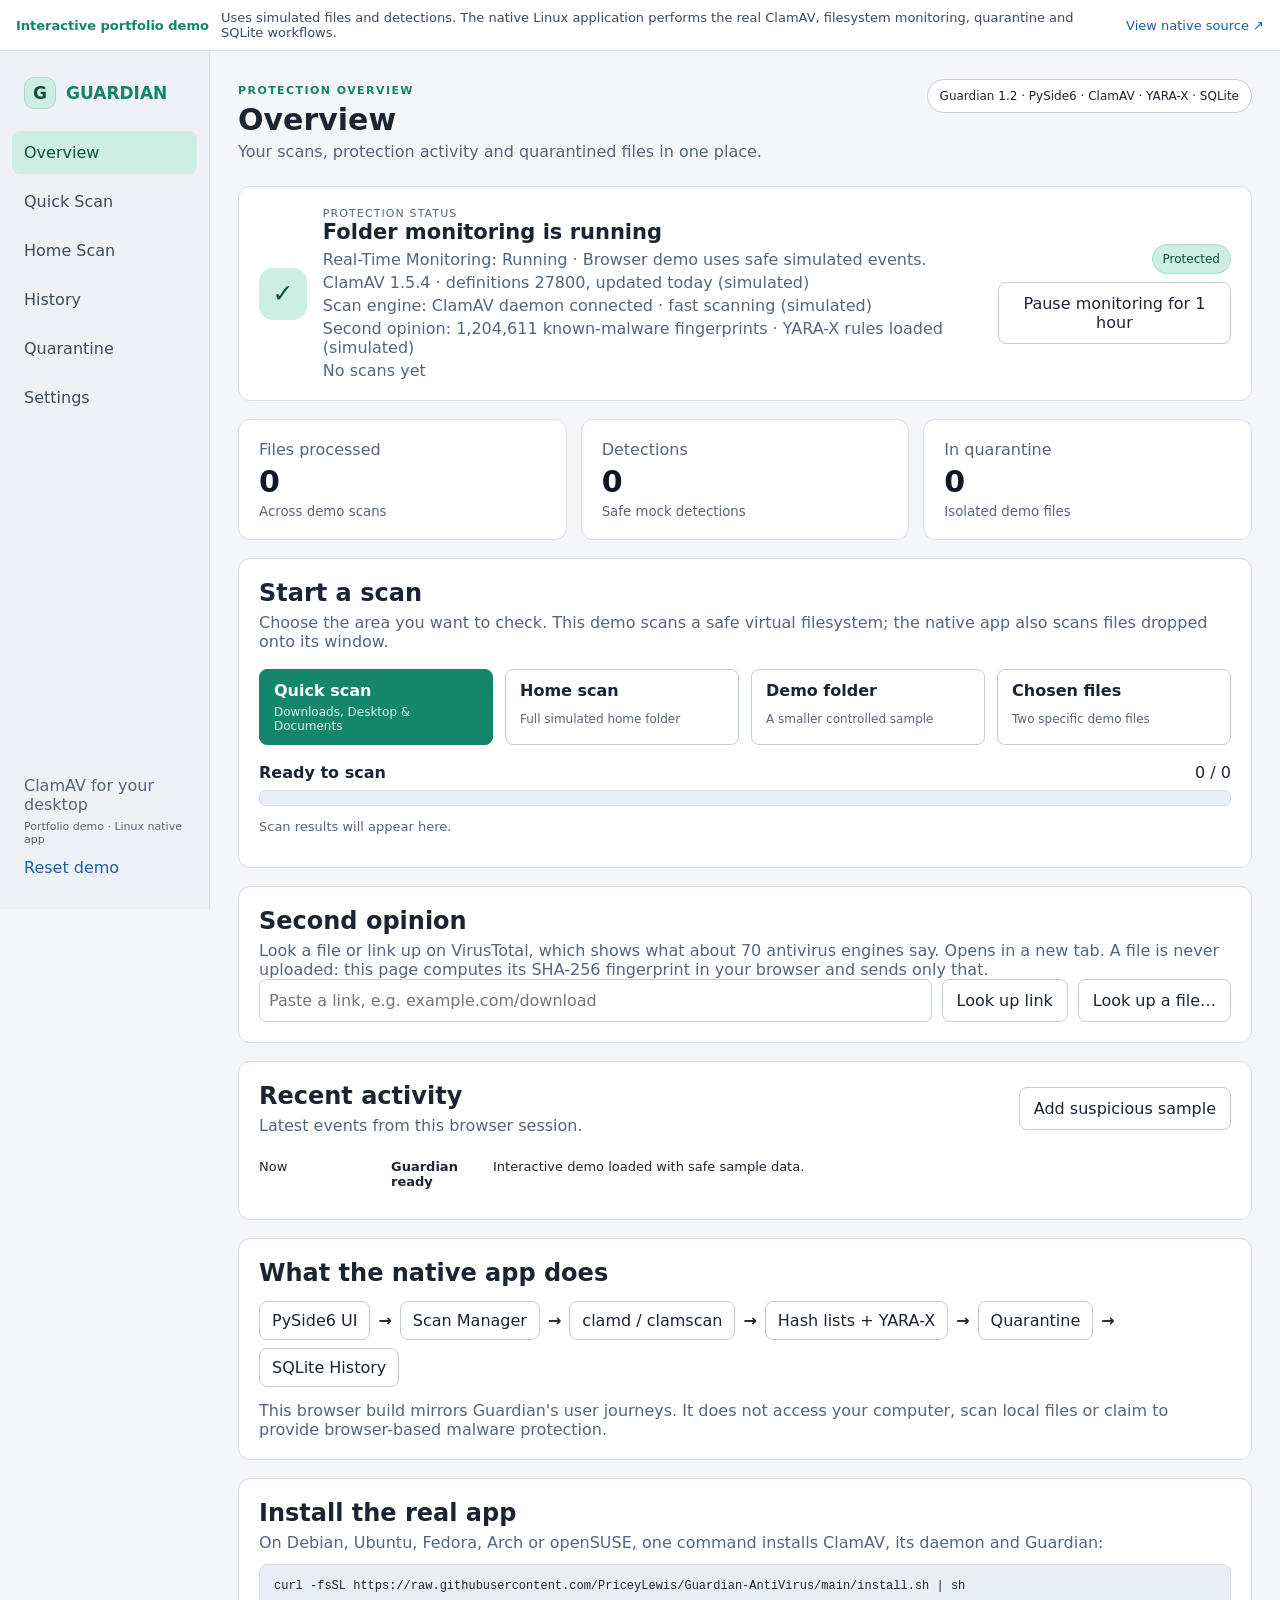
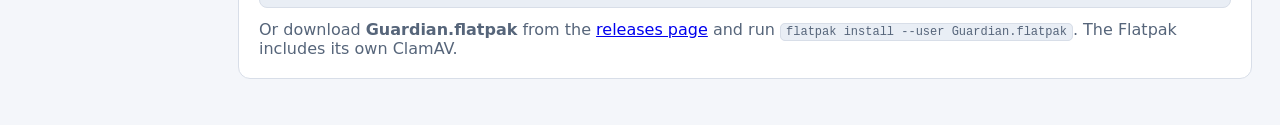
==== commit 1e316abf: "Bring the web demo up to Guardian 1.2 The demo now shows pause and resume, the unchanged-file skip, " ====
--- a/web-demo/index.html
+++ b/web-demo/index.html
@@ -41,7 +41,7 @@
             <h1>Overview</h1>
             <p>Your scans, protection activity and quarantined files in one place.</p>
           </div>
-          <div class="native-chip">Native stack: PySide6 · ClamAV · SQLite</div>
+          <div class="native-chip">Guardian 1.2 · PySide6 · ClamAV · YARA-X · SQLite</div>
         </header>
 
         <section class="card protection-card">
@@ -51,6 +51,8 @@
             <h2 id="protection-status">Folder monitoring is running</h2>
             <p id="protection-detail">Real-Time Monitoring: Running · Browser demo uses safe simulated events.</p>
             <p id="definitions-line">ClamAV 1.5.4 · definitions 27800, updated today (simulated)</p>
+            <p id="engine-line">Scan engine: ClamAV daemon connected · fast scanning (simulated)</p>
+            <p id="second-line">Second opinion: 1,204,611 known-malware fingerprints · YARA-X rules loaded (simulated)</p>
             <p id="last-scan-line">No scans yet</p>
           </div>
           <div class="protection-actions">
@@ -71,7 +73,10 @@
               <h2>Start a scan</h2>
               <p>Choose the area you want to check. This demo scans a safe virtual filesystem; the native app also scans files dropped onto its window.</p>
             </div>
-            <button id="cancel-scan" class="btn secondary hidden">Cancel scan</button>
+            <div class="button-row">
+              <button id="pause-scan" class="btn secondary hidden">Pause scan</button>
+              <button id="cancel-scan" class="btn secondary hidden">Cancel scan</button>
+            </div>
           </div>
 
           <div class="scan-actions">
@@ -86,7 +91,19 @@
             <div class="progress-track" aria-label="Scan progress"><div id="progress-bar" class="progress-bar"></div></div>
             <p id="current-file" class="current-file">Scan results will appear here.</p>
             <div id="scan-summary" class="scan-summary hidden"></div>
-          </div>
+            <button id="check-detections" class="btn secondary hidden">Check detections on VirusTotal</button>
+          </div>
+        </section>
+
+        <section class="card">
+          <h2>Second opinion</h2>
+          <p>Look a file or link up on VirusTotal, which shows what about 70 antivirus engines say. Opens in a new tab. A file is never uploaded: this page computes its SHA-256 fingerprint in your browser and sends only that.</p>
+          <div class="folder-add">
+            <input id="lookup-link" placeholder="Paste a link, e.g. example.com/download" aria-label="Link to look up">
+            <button id="lookup-link-button" class="btn secondary">Look up link</button>
+            <label class="btn secondary file-button">Look up a file…<input id="lookup-file" type="file" class="visually-hidden"></label>
+          </div>
+          <p id="lookup-result" class="muted"></p>
         </section>
 
         <section class="card">
@@ -100,14 +117,21 @@
         <section class="card architecture-card">
           <h2>What the native app does</h2>
           <div class="architecture-flow">
-            <span>PySide6 UI</span><b>→</b><span>Scan Manager</span><b>→</b><span>clamd / clamscan</span><b>→</b><span>Quarantine</span><b>→</b><span>SQLite History</span>
+            <span>PySide6 UI</span><b>→</b><span>Scan Manager</span><b>→</b><span>clamd / clamscan</span><b>→</b><span>Hash lists + YARA-X</span><b>→</b><span>Quarantine</span><b>→</b><span>SQLite History</span>
           </div>
           <p>This browser build mirrors Guardian's user journeys. It does not access your computer, scan local files or claim to provide browser-based malware protection.</p>
         </section>
+
+        <section class="card">
+          <h2>Install the real app</h2>
+          <p>On Debian, Ubuntu, Fedora, Arch or openSUSE, one command installs ClamAV, its daemon and Guardian:</p>
+          <pre class="steps">curl -fsSL https://raw.githubusercontent.com/PriceyLewis/Guardian-AntiVirus/main/install.sh | sh</pre>
+          <p>Or download <strong>Guardian.flatpak</strong> from the <a href="https://github.com/PriceyLewis/Guardian-AntiVirus/releases" target="_blank" rel="noreferrer">releases page</a> and run <code>flatpak install --user Guardian.flatpak</code>. The Flatpak includes its own ClamAV.</p>
+        </section>
       </section>
 
       <section id="page-history" class="page" data-page-panel="history">
-        <header class="page-heading"><div><p class="eyebrow">Audit trail</p><h1>Scan history</h1><p>Review demo file results. Errors mean a file was not successfully checked.</p></div></header>
+        <header class="page-heading"><div><p class="eyebrow">Audit trail</p><h1>Scan history</h1><p>Review demo file results. Errors mean a file was not successfully checked. Suspicious files matched a YARA rule only and were left in place: look them up, then move them to quarantine or ignore them.</p></div></header>
         <section class="card">
           <div class="toolbar">
             <input id="history-search" type="search" placeholder="Search file paths or threat names…" aria-label="Search history">
@@ -115,6 +139,7 @@
               <option value="">All results</option>
               <option value="clean">Clean</option>
               <option value="found">Detections</option>
+              <option value="suspicious">Suspicious</option>
               <option value="error">Errors</option>
             </select>
             <select id="history-period" aria-label="History period">
@@ -126,7 +151,7 @@
             <button id="export-history" class="btn secondary">Export CSV</button>
           </div>
           <div class="table-wrap">
-            <table><thead><tr><th>Time</th><th>File path</th><th>Result</th><th>Details</th></tr></thead><tbody id="history-body"></tbody></table>
+            <table><thead><tr><th>Time</th><th>File path</th><th>Result</th><th>Details</th><th>Action</th></tr></thead><tbody id="history-body"></tbody></table>
           </div>
           <p id="history-count" class="muted"></p>
         </section>
@@ -155,6 +180,16 @@
           <p>These switches mirror the native application's persisted settings.</p>
           <label class="setting-row"><span><strong>Monitor files in real time</strong><small>Simulate asynchronous detection for new demo files.</small></span><input type="checkbox" data-setting="realtime"></label>
           <label class="setting-row"><span><strong>Inspect archives</strong><small>Mirrors the ClamAV archive-policy preference.</small></span><input type="checkbox" data-setting="archives"></label>
+          <label class="setting-row"><span><strong>Skip files that have not changed</strong><small>Scans pass over files already found clean and unmodified since; everything is rechecked when definitions update.</small></span><input type="checkbox" data-setting="skip_unchanged"></label>
+          <label class="setting-row"><span><strong>Skip audio, video and image files in folder scans</strong><small>Files you pick yourself are always scanned.</small></span><input type="checkbox" data-setting="skip_media"></label>
+        </section>
+
+        <section class="card settings-card">
+          <h2>Extra detection engines</h2>
+          <p>A second opinion on files ClamAV finds clean, from free threat lists that update daily.</p>
+          <label class="setting-row"><span><strong>Check files against known-malware fingerprints</strong><small>An exact SHA-256 match is quarantined like any detection.</small></span><input type="checkbox" data-setting="hash_lookup"></label>
+          <label class="setting-row"><span><strong>Scan with YARA-X rules</strong><small>Community rules that recognise malware families and variants.</small></span><input type="checkbox" data-setting="yara_scan"></label>
+          <label class="setting-row"><span><strong>Isolate files matched only by YARA rules</strong><small>When off, such files are marked Suspicious in History and left in place.</small></span><input type="checkbox" data-setting="yara_quarantine"></label>
         </section>
 
         <section class="card settings-card">
@@ -163,11 +198,13 @@
           <label class="setting-row"><span><strong>Run a daily quick scan</strong><small>Start a quick scan once a day.</small></span><input type="checkbox" data-setting="scheduled_scan"></label>
           <label class="setting-row"><span><strong>Run a weekly home scan</strong><small>Check the whole home folder once a week.</small></span><input type="checkbox" data-setting="weekly_home_scan"></label>
           <label class="setting-row"><span><strong>Preferred time</strong><small>Missed slots run when Guardian next opens.</small></span><select data-choice="scan_hour" aria-label="Preferred scan time"><option value="-1">Any time</option><option value="9">09:00</option><option value="13">13:00</option><option value="18">18:00</option><option value="22">22:00</option></select></label>
-        </section>
-
-        <section class="card settings-card">
-          <h2>Quarantine</h2>
+          <label class="setting-row"><span><strong>Run scheduled scans gently</strong><small>One worker at low processor and disk priority.</small></span><input type="checkbox" data-setting="gentle_scheduled"></label>
+        </section>
+
+        <section class="card settings-card">
+          <h2>Quarantine &amp; history</h2>
           <label class="setting-row"><span><strong>Automatically delete quarantined files</strong><small>Old quarantined files are permanently deleted at this age.</small></span><select data-choice="quarantine_retention_days" aria-label="Quarantine retention"><option value="0">Never</option><option value="30">After 30 days</option><option value="90">After 90 days</option></select></label>
+          <label class="setting-row"><span><strong>Keep scan history for</strong><small>Older per-file results are deleted.</small></span><select data-choice="history_retention_days" aria-label="History retention"><option value="0">Forever</option><option value="30">30 days</option><option value="90">90 days</option><option value="365">1 year</option></select></label>
         </section>
 
         <section class="card settings-card">
--- a/web-demo/styles.css
+++ b/web-demo/styles.css
@@ -25,6 +25,7 @@
 #page-history td:nth-child(2)::before{content:"File"}
 #page-history td:nth-child(3)::before{content:"Result"}
 #page-history td:nth-child(4)::before{content:"Details"}
+#page-history td:nth-child(5)::before{content:"Action"}
 #page-quarantine td:nth-child(1)::before{content:"Date"}
 #page-quarantine td:nth-child(2)::before{content:"Original file"}
 #page-quarantine td:nth-child(3)::before{content:"Detection"}
@@ -79,3 +80,13 @@
 [data-theme=light] .toast{background:#ffffff;border-color:#c3ccd9;box-shadow:0 12px 30px #1b243333}
 [data-theme=light] .table-wrap,[data-theme=light] .card{border-color:#d8dee8}
 @media(max-width:850px){[data-theme=light] #page-history tr,[data-theme=light] #page-quarantine tr{background:#ffffff;border-color:#d8dee8}[data-theme=light] #page-history td,[data-theme=light] #page-quarantine td{border-color:#e1e6ee}}
+.visually-hidden{position:absolute;width:1px;height:1px;overflow:hidden;clip:rect(0 0 0 0);white-space:nowrap}
+.file-button{display:inline-flex;align-items:center;white-space:nowrap}
+.file-button:focus-within{outline:2px solid #60d6ae;outline-offset:2px}
+.result-suspicious{color:#edba73}.result-ignored{color:#9aaac1}
+#check-detections{margin-top:10px}
+.section-title-row .button-row{margin-top:0}
+code{background:#0e1520;border:1px solid #293548;border-radius:5px;padding:1px 5px;font-size:12px}
+[data-theme=light] code{background:#e9eef5;border-color:#d8dee8}
+.table-action a.btn{text-decoration:none;padding:6px 8px;font-size:12px}
+#lookup-result,#scan-summary,.current-file{overflow-wrap:anywhere}
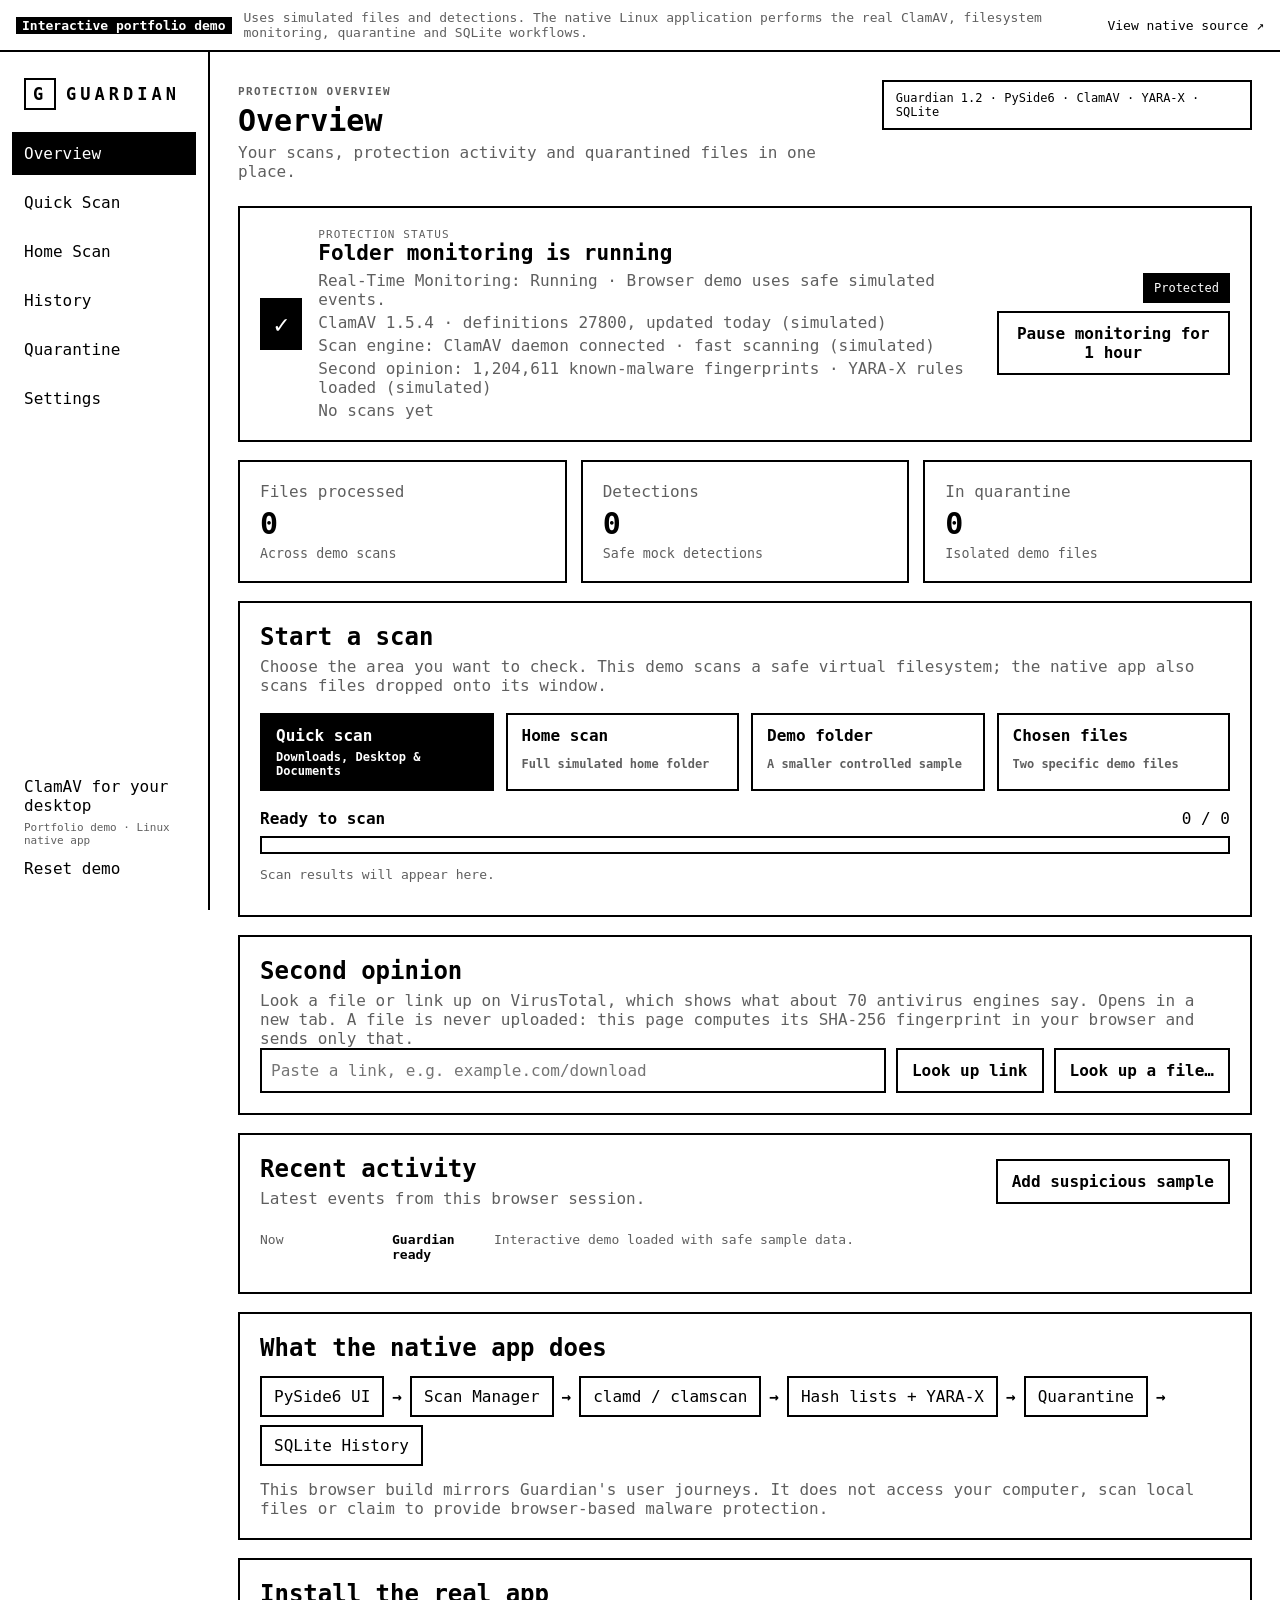
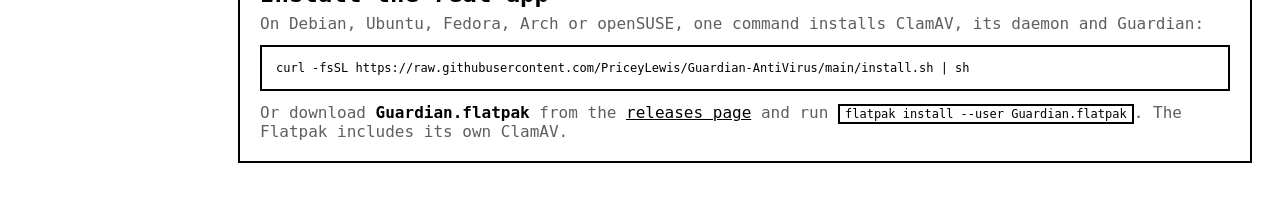
==== commit 82ef0503: "Black-and-white retro theme The app's dark and light themes become white-on-black and black-on-white" ====
--- a/web-demo/index.html
+++ b/web-demo/index.html
@@ -4,7 +4,7 @@
   <meta charset="utf-8">
   <meta name="viewport" content="width=device-width,initial-scale=1">
   <meta name="description" content="Interactive portfolio demo of Guardian Antivirus, a PySide6, ClamAV and SQLite Linux desktop security application by Lewis Price.">
-  <meta name="theme-color" content="#10151e">
+  <meta name="theme-color" content="#000000">
   <title>Guardian Antivirus | Interactive Portfolio Demo</title>
   <link rel="stylesheet" href="styles.css">
 </head>
--- a/web-demo/styles.css
+++ b/web-demo/styles.css
@@ -90,3 +90,39 @@
 [data-theme=light] code{background:#e9eef5;border-color:#d8dee8}
 .table-action a.btn{text-decoration:none;padding:6px 8px;font-size:12px}
 #lookup-result,#scan-summary,.current-file{overflow-wrap:anywhere}
+
+/* ---- Retro black-and-white theme, matching the native app (assets/themes). ---- */
+:root{--paper:#000;--ink:#fff;--dim:#9a9a9a}
+[data-theme=light]{--paper:#fff;--ink:#000;--dim:#5f5f5f}
+html,body{background:var(--paper)!important;color:var(--ink)!important}
+body,button,input,select,textarea,code,pre{font-family:"DejaVu Sans Mono","Liberation Mono",ui-monospace,Menlo,Consolas,monospace!important}
+body *{background-color:var(--paper)!important;color:var(--ink)!important;border-color:var(--ink)!important;border-radius:0!important;box-shadow:none!important}
+body *::before{color:var(--dim)!important}
+.card,.stat-card,.table-wrap,.toolbar input,.toolbar select,.folder-add input,.setting-row select,.steps,code,.toast,.native-chip,.architecture-flow span,.status-icon,.progress-track{border:2px solid var(--ink)!important}
+.btn,.scan-option,a.btn{border:2px solid var(--ink)!important;font-weight:700}
+.btn:hover,.scan-option:hover:not(:disabled),.nav-item:hover,.text-button:hover,
+.btn:hover *,.scan-option:hover:not(:disabled) *,
+.nav-item.active,.scan-option.primary,.scan-option.primary *,th,.nav-badge,.status-pill,.status-icon,
+.demo-banner strong{background-color:var(--ink)!important;color:var(--paper)!important}
+.danger{border-style:dashed!important}
+.danger:hover{border-style:solid!important}
+button:disabled,.scan-option:disabled{border-style:dotted!important;color:var(--dim)!important}
+.muted,small,.page-heading p,.card>p,.section-title-row p,.scan-option span,.stat-card span,.stat-card small,.eyebrow,.current-file,.activity-item span,.setting-row small,.sidebar-footer,.demo-banner span,.protection-card p{color:var(--dim)!important}
+.protection-card h2,.stat-card strong,.card h2,.page-heading h1{color:var(--ink)!important}
+.result-found,.result-suspicious{font-weight:700;text-decoration:underline}
+.demo-banner{border-bottom:2px solid var(--ink)!important}
+.sidebar{border-right:2px solid var(--ink)!important}
+.brand{letter-spacing:4px}
+.shield{border:2px solid var(--ink)!important}
+/* Progress fills in solid blocks. */
+.progress-bar{background:repeating-linear-gradient(90deg,var(--ink) 0 10px,transparent 10px 13px)!important;transition:none}
+.progress-track{height:18px;padding:2px}
+tr td{border-top:1px solid var(--ink)!important}
+a{text-decoration:underline}
+input[type=checkbox]{accent-color:var(--ink)}
+/* Wider monospaced labels need button rows to wrap on phones. */
+.button-row{flex-wrap:wrap}
+/* Outrank the old coloured light-theme labels. */
+html[data-theme] .eyebrow{color:var(--dim)!important}
+html[data-theme] .brand{color:var(--ink)!important}
+html[data-theme] .demo-banner strong{background-color:var(--ink)!important;color:var(--paper)!important;padding:1px 6px}
